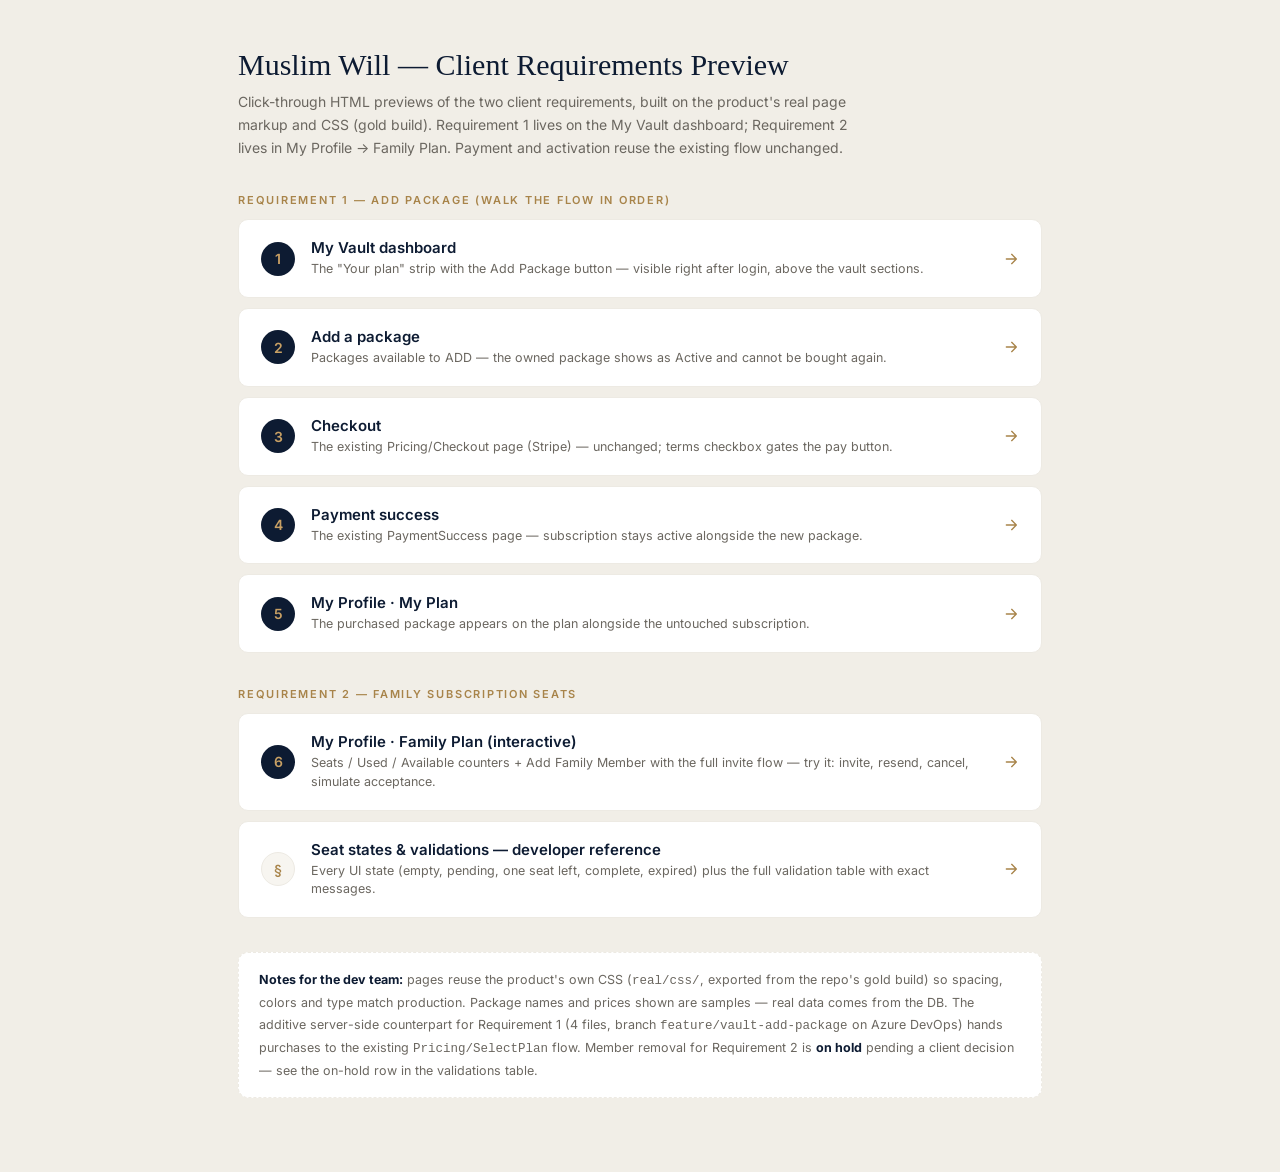
==== client-requirements-preview/index.html @ 7e874ec2 "Client requirements preview: Add Package flow + Family seats (hand-off) client-requirements-preview/" ====
<!DOCTYPE html>
<html lang="en">
<head>
<meta charset="utf-8">
<meta name="viewport" content="width=device-width, initial-scale=1">
<title>Muslim Will — Client Requirements Preview</title>
<link href="https://fonts.googleapis.com/css2?family=Inter:wght@400;500;600;700&display=swap" rel="stylesheet">
<style>
  :root{--navy:#0D1B32;--gold:#C8A064;--goldDk:#A8844A;--body:#2C2A26;--muted:#6B6760;--border:#EDEAE3;--inset:#F7F5F0}
  *{box-sizing:border-box}
  body{margin:0;background:#F1EEE7;font-family:'Inter',system-ui,sans-serif;color:var(--body)}
  .page{max-width:860px;margin:0 auto;padding:48px 28px 80px}
  h1{font-family:Georgia,serif;font-weight:500;font-size:30px;color:var(--navy);margin:0 0 8px}
  .lead{font-size:14px;color:var(--muted);line-height:1.65;margin:0 0 34px;max-width:640px}
  h2{font-size:11px;font-weight:600;letter-spacing:.16em;text-transform:uppercase;color:var(--goldDk);margin:34px 0 12px}
  .card{display:flex;align-items:center;gap:16px;background:#fff;border:1px solid var(--border);border-radius:10px;padding:18px 22px;margin-bottom:10px;text-decoration:none;color:inherit;transition:transform .15s}
  .card:hover{transform:translateY(-1px)}
  .num{width:34px;height:34px;border-radius:50%;background:var(--navy);color:var(--gold);font-weight:600;font-size:14px;display:flex;align-items:center;justify-content:center;flex-shrink:0}
  .num.doc{background:var(--inset);color:var(--goldDk);border:1px solid var(--border)}
  .t b{display:block;font-size:15px;font-weight:600;color:var(--navy)}
  .t span{display:block;font-size:12.5px;color:var(--muted);margin-top:3px;line-height:1.5}
  .arrow{margin-left:auto;color:var(--goldDk);flex-shrink:0}
  .note{background:#fff;border:1px dashed var(--border);border-radius:10px;padding:16px 20px;font-size:12.5px;color:var(--muted);line-height:1.7;margin-top:34px}
  .note b{color:var(--navy)}
</style>
</head>
<body>
<div class="page">
  <h1>Muslim Will — Client Requirements Preview</h1>
  <p class="lead">Click-through HTML previews of the two client requirements, built on the product's real page markup and CSS (gold build). Requirement&nbsp;1 lives on the My&nbsp;Vault dashboard; Requirement&nbsp;2 lives in My&nbsp;Profile → Family&nbsp;Plan. Payment and activation reuse the existing flow unchanged.</p>

  <h2>Requirement 1 — Add Package (walk the flow in order)</h2>
  <a class="card" href="preview-vault-dashboard.html"><span class="num">1</span><span class="t"><b>My Vault dashboard</b><span>The "Your plan" strip with the Add Package button — visible right after login, above the vault sections.</span></span><svg class="arrow" width="16" height="16" viewBox="0 0 24 24" fill="none" stroke="currentColor" stroke-width="2" stroke-linecap="round" stroke-linejoin="round"><path d="M5 12h14M13 5l7 7-7 7"/></svg></a>
  <a class="card" href="preview-add-package.html"><span class="num">2</span><span class="t"><b>Add a package</b><span>Packages available to ADD — the owned package shows as Active and cannot be bought again.</span></span><svg class="arrow" width="16" height="16" viewBox="0 0 24 24" fill="none" stroke="currentColor" stroke-width="2" stroke-linecap="round" stroke-linejoin="round"><path d="M5 12h14M13 5l7 7-7 7"/></svg></a>
  <a class="card" href="preview-checkout.html"><span class="num">3</span><span class="t"><b>Checkout</b><span>The existing Pricing/Checkout page (Stripe) — unchanged; terms checkbox gates the pay button.</span></span><svg class="arrow" width="16" height="16" viewBox="0 0 24 24" fill="none" stroke="currentColor" stroke-width="2" stroke-linecap="round" stroke-linejoin="round"><path d="M5 12h14M13 5l7 7-7 7"/></svg></a>
  <a class="card" href="preview-success.html"><span class="num">4</span><span class="t"><b>Payment success</b><span>The existing PaymentSuccess page — subscription stays active alongside the new package.</span></span><svg class="arrow" width="16" height="16" viewBox="0 0 24 24" fill="none" stroke="currentColor" stroke-width="2" stroke-linecap="round" stroke-linejoin="round"><path d="M5 12h14M13 5l7 7-7 7"/></svg></a>
  <a class="card" href="preview-profile.html"><span class="num">5</span><span class="t"><b>My Profile · My Plan</b><span>The purchased package appears on the plan alongside the untouched subscription.</span></span><svg class="arrow" width="16" height="16" viewBox="0 0 24 24" fill="none" stroke="currentColor" stroke-width="2" stroke-linecap="round" stroke-linejoin="round"><path d="M5 12h14M13 5l7 7-7 7"/></svg></a>

  <h2>Requirement 2 — Family Subscription seats</h2>
  <a class="card" href="preview-profile-family.html"><span class="num">6</span><span class="t"><b>My Profile · Family Plan (interactive)</b><span>Seats / Used / Available counters + Add Family Member with the full invite flow — try it: invite, resend, cancel, simulate acceptance.</span></span><svg class="arrow" width="16" height="16" viewBox="0 0 24 24" fill="none" stroke="currentColor" stroke-width="2" stroke-linecap="round" stroke-linejoin="round"><path d="M5 12h14M13 5l7 7-7 7"/></svg></a>
  <a class="card" href="preview-family-states.html"><span class="num doc">§</span><span class="t"><b>Seat states &amp; validations — developer reference</b><span>Every UI state (empty, pending, one seat left, complete, expired) plus the full validation table with exact messages.</span></span><svg class="arrow" width="16" height="16" viewBox="0 0 24 24" fill="none" stroke="currentColor" stroke-width="2" stroke-linecap="round" stroke-linejoin="round"><path d="M5 12h14M13 5l7 7-7 7"/></svg></a>

  <div class="note">
    <b>Notes for the dev team:</b> pages reuse the product's own CSS (<code>real/css/</code>, exported from the repo's gold build) so spacing, colors and type match production. Package names and prices shown are samples — real data comes from the DB. The additive server-side counterpart for Requirement&nbsp;1 (4 files, branch <code>feature/vault-add-package</code> on Azure DevOps) hands purchases to the existing <code>Pricing/SelectPlan</code> flow. Member removal for Requirement&nbsp;2 is <b>on hold</b> pending a client decision — see the on-hold row in the validations table.
  </div>
</div>
</body>
</html>
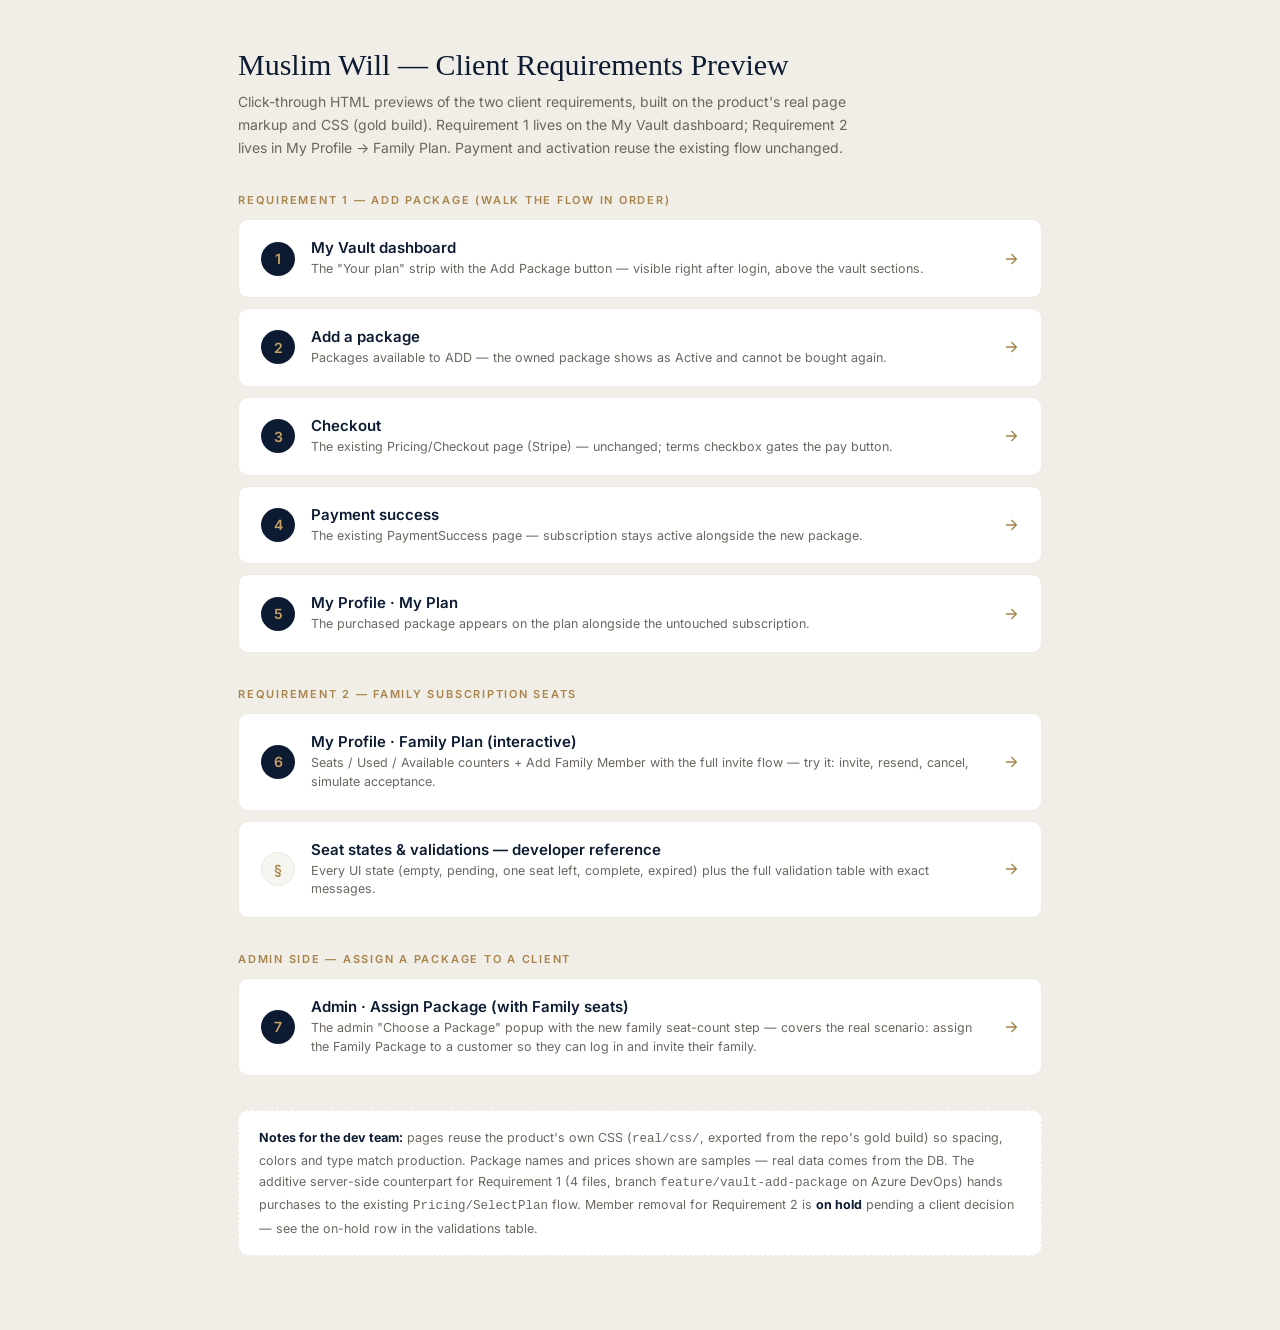
==== commit beeecc69: "Admin-side preview: assign a package with family seats Adds preview-admin-assign-package.html to the" ====
--- a/client-requirements-preview/index.html
+++ b/client-requirements-preview/index.html
@@ -40,6 +40,9 @@
   <a class="card" href="preview-profile-family.html"><span class="num">6</span><span class="t"><b>My Profile · Family Plan (interactive)</b><span>Seats / Used / Available counters + Add Family Member with the full invite flow — try it: invite, resend, cancel, simulate acceptance.</span></span><svg class="arrow" width="16" height="16" viewBox="0 0 24 24" fill="none" stroke="currentColor" stroke-width="2" stroke-linecap="round" stroke-linejoin="round"><path d="M5 12h14M13 5l7 7-7 7"/></svg></a>
   <a class="card" href="preview-family-states.html"><span class="num doc">§</span><span class="t"><b>Seat states &amp; validations — developer reference</b><span>Every UI state (empty, pending, one seat left, complete, expired) plus the full validation table with exact messages.</span></span><svg class="arrow" width="16" height="16" viewBox="0 0 24 24" fill="none" stroke="currentColor" stroke-width="2" stroke-linecap="round" stroke-linejoin="round"><path d="M5 12h14M13 5l7 7-7 7"/></svg></a>
 
+  <h2>Admin side — assign a package to a client</h2>
+  <a class="card" href="preview-admin-assign-package.html"><span class="num">7</span><span class="t"><b>Admin · Assign Package (with Family seats)</b><span>The admin "Choose a Package" popup with the new family seat-count step — covers the real scenario: assign the Family Package to a customer so they can log in and invite their family.</span></span><svg class="arrow" width="16" height="16" viewBox="0 0 24 24" fill="none" stroke="currentColor" stroke-width="2" stroke-linecap="round" stroke-linejoin="round"><path d="M5 12h14M13 5l7 7-7 7"/></svg></a>
+
   <div class="note">
     <b>Notes for the dev team:</b> pages reuse the product's own CSS (<code>real/css/</code>, exported from the repo's gold build) so spacing, colors and type match production. Package names and prices shown are samples — real data comes from the DB. The additive server-side counterpart for Requirement&nbsp;1 (4 files, branch <code>feature/vault-add-package</code> on Azure DevOps) hands purchases to the existing <code>Pricing/SelectPlan</code> flow. Member removal for Requirement&nbsp;2 is <b>on hold</b> pending a client decision — see the on-hold row in the validations table.
   </div>
